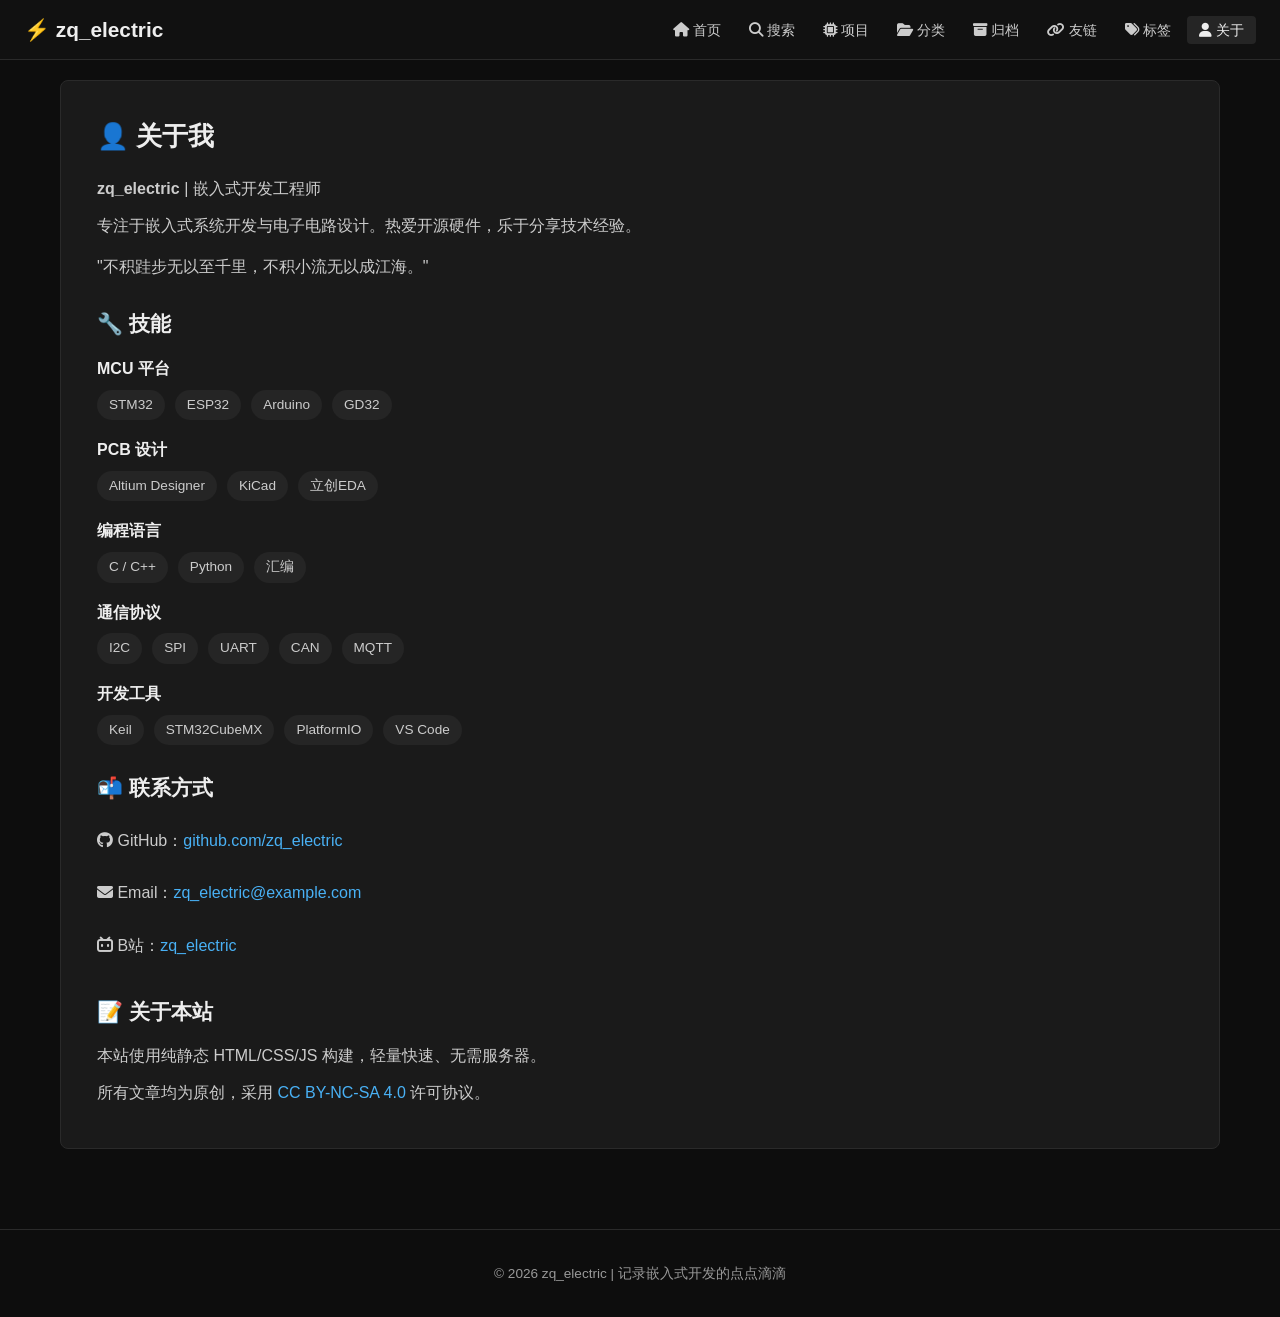
==== about.html @ 46255d23 "🚀 初始化 zq_electric 博客 - 深色主题卡片式布局 - 8个导航菜单（首页/搜索/项目/分类/归档/友链/标签/关于） - 侧边栏（头像/个人信息/社交链接/公告/统计） - 文章页左侧" ====
<!DOCTYPE html>
<html lang="zh-CN">
<head>
  <meta charset="UTF-8"><meta name="viewport" content="width=device-width, initial-scale=1.0">
  <title>关于 | zq_electric</title>
  <link rel="stylesheet" href="css/style.css">
  <link rel="stylesheet" href="https://cdnjs.cloudflare.com/ajax/libs/font-awesome/6.5.1/css/all.min.css">
</head>
<body>
<header class="header">
  <a href="index.html" class="logo">⚡ zq_electric</a>
  <button class="nav-toggle" aria-label="菜单">☰</button>
  <ul class="nav-links">
    <li><a href="index.html"><i class="fas fa-home"></i> 首页</a></li>
    <li><a href="search.html"><i class="fas fa-search"></i> 搜索</a></li>
    <li><a href="projects.html"><i class="fas fa-microchip"></i> 项目</a></li>
    <li><a href="categories.html"><i class="fas fa-folder-open"></i> 分类</a></li>
    <li><a href="archives.html"><i class="fas fa-archive"></i> 归档</a></li>
    <li><a href="friends.html"><i class="fas fa-link"></i> 友链</a></li>
    <li><a href="tags.html"><i class="fas fa-tags"></i> 标签</a></li>
    <li><a href="about.html" class="active"><i class="fas fa-user"></i> 关于</a></li>
  </ul>
</header>

<div class="page-wrapper">
  <main class="main">
    <div class="page-card">
      <h1>👤 关于我</h1>
      <p><strong>zq_electric</strong> | 嵌入式开发工程师</p>
      <p>专注于嵌入式系统开发与电子电路设计。热爱开源硬件，乐于分享技术经验。</p>
      <p style="margin-top:12px;">"不积跬步无以至千里，不积小流无以成江海。"</p>

      <h2>🔧 技能</h2>
      <div id="skills-list"></div>

      <h2>📬 联系方式</h2>
      <div style="display:flex;flex-direction:column;gap:8px;margin-top:8px;">
        <p><i class="fab fa-github"></i> GitHub：<a href="https://github.com/zq_electric" target="_blank">github.com/zq_electric</a></p>
        <p><i class="fas fa-envelope"></i> Email：<a href="mailto:zq_electric@example.com">zq_electric@example.com</a></p>
        <p><i class="fab fa-bilibili"></i> B站：<a href="https://space.bilibili.com/XXXXXX" target="_blank">zq_electric</a></p>
      </div>

      <h2>📝 关于本站</h2>
      <p>本站使用纯静态 HTML/CSS/JS 构建，轻量快速、无需服务器。</p>
      <p>所有文章均为原创，采用 <a href="https://creativecommons.org/licenses/by-nc-sa/4.0/">CC BY-NC-SA 4.0</a> 许可协议。</p>
    </div>
  </main>
</div>

<footer class="footer"><p>&copy; 2026 zq_electric | 记录嵌入式开发的点点滴滴</p></footer>
<script src="js/config.js"></script><script src="js/main.js"></script>
<script>renderSkills();</script>
</body>
</html>
---- css/style.css ----
/* ============================================================
   zq_electric Blog — Dark Theme Styles (仿 Butterfly 主题)
   ============================================================ */

/* ----- CSS Variables ----- */
:root {
  --bg: #0d0d0d;
  --card-bg: #1a1a1a;
  --card-hover: #222;
  --nav-bg: rgba(18, 18, 18, 0.9);
  --sidebar-bg: #141414;
  --text: #cccccc;
  --text-light: #999;
  --text-bright: #eee;
  --accent: #49b1f5;
  --accent-hover: #6bc0ff;
  --border: #2a2a2a;
  --tag-bg: #252525;
  --tag-text: #999;
  --code-bg: #1e1e1e;
  --toc-bg: #141414;
  --shadow: 0 2px 8px rgba(0,0,0,0.3);
  --radius: 8px;
  --max-width: 1200px;
  --sidebar-width: 280px;
  --header-height: 60px;
}

/* ----- Reset & Base ----- */
*, *::before, *::after { box-sizing: border-box; margin: 0; padding: 0; }
html { scroll-behavior: smooth; }
body {
  font-family: -apple-system, BlinkMacSystemFont, 'Segoe UI', 'PingFang SC', 'Hiragino Sans GB',
               'Microsoft YaHei', 'Helvetica Neue', Helvetica, Arial, sans-serif;
  background: var(--bg);
  color: var(--text);
  line-height: 1.7;
  min-height: 100vh;
}
a { color: var(--accent); text-decoration: none; transition: color 0.2s; }
a:hover { color: var(--accent-hover); }
img { max-width: 100%; height: auto; }
ul, ol { padding-left: 1.5em; }

/* ----- Header / Navigation ----- */
.header {
  position: fixed; top: 0; left: 0; right: 0;
  height: var(--header-height);
  background: var(--nav-bg);
  backdrop-filter: blur(10px);
  border-bottom: 1px solid var(--border);
  z-index: 1000;
  display: flex; align-items: center; justify-content: space-between;
  padding: 0 24px;
}
.header .logo { font-size: 1.3rem; font-weight: 700; color: var(--text-bright); white-space: nowrap; }
.header .logo:hover { color: var(--accent); }
.nav-links { display: flex; gap: 4px; list-style: none; padding: 0; flex-wrap: wrap; justify-content: flex-end; }
.nav-links a {
  color: var(--text); padding: 6px 12px; border-radius: 4px;
  font-size: 0.9rem; transition: all 0.2s; white-space: nowrap;
}
.nav-links a:hover, .nav-links a.active { color: var(--text-bright); background: var(--tag-bg); }
.nav-toggle { display: none; background: none; border: none; color: var(--text); font-size: 1.5rem; cursor: pointer; }

/* ----- Layout ----- */
.container { max-width: var(--max-width); margin: 0 auto; padding: 0 20px; }
.page-wrapper {
  display: flex; gap: 24px;
  margin-top: calc(var(--header-height) + 20px);
  padding: 0 20px 40px;
  max-width: var(--max-width);
  margin-left: auto; margin-right: auto;
}
.sidebar { width: var(--sidebar-width); flex-shrink: 0; }
.main { flex: 1; min-width: 0; }

/* ----- Sidebar ----- */
.sidebar-inner { position: sticky; top: calc(var(--header-height) + 20px); }
.sidebar-card {
  background: var(--sidebar-bg);
  border-radius: var(--radius);
  padding: 24px 20px;
  margin-bottom: 16px;
  border: 1px solid var(--border);
}
.sidebar-card.author-card { text-align: center; }
.avatar {
  width: 100px; height: 100px; border-radius: 50%;
  object-fit: cover; margin: 0 auto 12px;
  display: block; border: 3px solid var(--accent);
  transition: transform 0.3s;
}
.avatar:hover { transform: rotate(360deg); }
.author-name { font-size: 1.2rem; font-weight: 700; color: var(--text-bright); margin-bottom: 4px; }
.author-bio { font-size: 0.85rem; color: var(--text-light); margin-bottom: 12px; line-height: 1.5; }
.social-links { display: flex; justify-content: center; gap: 12px; flex-wrap: wrap; }
.social-btn {
  display: inline-flex; align-items: center; gap: 4px;
  padding: 5px 12px; border-radius: 20px;
  background: var(--tag-bg); color: var(--text);
  font-size: 0.8rem; transition: all 0.2s;
}
.social-btn:hover { background: var(--accent); color: #fff; }
.sidebar-title { font-size: 0.9rem; font-weight: 600; color: var(--text-bright); margin-bottom: 12px; padding-bottom: 8px; border-bottom: 1px solid var(--border); }
.sidebar-card ul { list-style: none; padding: 0; }
.sidebar-card li { padding: 6px 0; border-bottom: 1px solid rgba(255,255,255,0.03); }
.sidebar-card li a { font-size: 0.85rem; color: var(--text); display: block; overflow: hidden; text-overflow: ellipsis; white-space: nowrap; }
.sidebar-card li a:hover { color: var(--accent); }
.stat-item { display: flex; justify-content: space-between; font-size: 0.85rem; padding: 4px 0; color: var(--text-light); }
.stat-item span:last-child { color: var(--accent); font-weight: 600; }

/* ----- Post Cards (首页卡片布局) ----- */
.card-grid { display: grid; grid-template-columns: repeat(2, 1fr); gap: 20px; }
.post-card {
  background: var(--card-bg);
  border-radius: var(--radius);
  overflow: hidden;
  border: 1px solid var(--border);
  transition: transform 0.2s, box-shadow 0.2s;
  display: flex; flex-direction: column;
}
.post-card:hover { transform: translateY(-4px); box-shadow: var(--shadow); background: var(--card-hover); }
.post-card .card-cover { width: 100%; height: 180px; object-fit: cover; display: block; border-bottom: 1px solid var(--border); }
.post-card .card-cover-placeholder {
  width: 100%; height: 180px;
  background: linear-gradient(135deg, #1a3a4a, #1a2a1a);
  display: flex; align-items: center; justify-content: center;
  font-size: 2.5rem; color: var(--accent);
}
.post-card .card-body { padding: 16px 20px 20px; flex: 1; display: flex; flex-direction: column; }
.post-card .card-date {
  font-size: 0.8rem; color: var(--text-light);
  margin-bottom: 6px;
}
.post-card .card-title {
  font-size: 1.1rem; font-weight: 600; color: var(--text-bright);
  margin-bottom: 8px; line-height: 1.4;
  display: -webkit-box; -webkit-line-clamp: 2; -webkit-box-orient: vertical;
  overflow: hidden;
}
.post-card .card-title a { color: inherit; }
.post-card .card-title a:hover { color: var(--accent); }
.post-card .card-desc {
  font-size: 0.85rem; color: var(--text-light);
  line-height: 1.5; flex: 1;
  display: -webkit-box; -webkit-line-clamp: 3; -webkit-box-orient: vertical;
  overflow: hidden;
}
.post-card .card-meta {
  display: flex; gap: 8px; flex-wrap: wrap; margin-top: 12px;
}
.post-card .card-tag {
  display: inline-block; padding: 2px 10px; border-radius: 20px;
  background: var(--tag-bg); color: var(--tag-text);
  font-size: 0.75rem;
}
.post-card .card-tag:hover { background: var(--accent); color: #fff; }
.card-category {
  font-size: 0.8rem; color: var(--accent); margin-bottom: 4px;
}

/* ----- Pagination ----- */
.pagination { display: flex; justify-content: center; gap: 8px; margin-top: 32px; }
.pagination a, .pagination span {
  padding: 8px 14px; border-radius: 4px;
  background: var(--card-bg); color: var(--text);
  font-size: 0.9rem; border: 1px solid var(--border);
  transition: all 0.2s;
}
.pagination a:hover, .pagination span.current { background: var(--accent); color: #fff; border-color: var(--accent); }

/* ----- Article Page ----- */
.article-wrapper { display: flex; gap: 24px; }
.article-content { flex: 1; min-width: 0; max-width: 780px; }
.article-toc {
  width: 220px; flex-shrink: 0; position: sticky;
  top: calc(var(--header-height) + 20px); align-self: flex-start;
}
.article-card {
  background: var(--card-bg);
  border-radius: var(--radius);
  padding: 32px 36px;
  border: 1px solid var(--border);
  line-height: 1.8;
}
.article-card h1 { font-size: 1.8rem; color: var(--text-bright); margin-bottom: 8px; }
.article-card h2 { font-size: 1.4rem; color: var(--text-bright); margin: 28px 0 12px; padding-bottom: 8px; border-bottom: 1px solid var(--border); }
.article-card h3 { font-size: 1.15rem; color: var(--text-bright); margin: 20px 0 8px; }
.article-card h4 { font-size: 1rem; color: var(--text-bright); margin: 16px 0 6px; }
.article-card p { margin: 10px 0; }
.article-card blockquote {
  border-left: 3px solid var(--accent); padding: 8px 16px;
  margin: 16px 0; background: rgba(73,177,245,0.05);
  color: var(--text-light);
}
.article-card pre {
  background: var(--code-bg); padding: 16px 20px; border-radius: var(--radius);
  overflow-x: auto; margin: 12px 0; line-height: 1.5;
  border: 1px solid var(--border);
}
.article-card code { font-family: 'Fira Code', 'Consolas', 'Monaco', monospace; font-size: 0.9em; }
.article-card :not(pre) > code { background: var(--code-bg); padding: 2px 6px; border-radius: 4px; color: #e6a878; }
.article-card img { border-radius: var(--radius); margin: 16px 0; }
.article-card table { width: 100%; border-collapse: collapse; margin: 16px 0; }
.article-card th, .article-card td { border: 1px solid var(--border); padding: 10px 14px; text-align: left; }
.article-card th { background: var(--tag-bg); font-weight: 600; }
.article-card hr { border: none; border-top: 1px solid var(--border); margin: 28px 0; }
.article-meta { font-size: 0.85rem; color: var(--text-light); margin-bottom: 20px; display: flex; gap: 16px; flex-wrap: wrap; align-items: center; }
.article-meta .meta-item { display: flex; align-items: center; gap: 4px; }

/* TOC */
.toc-card {
  background: var(--toc-bg); border-radius: var(--radius);
  padding: 20px; border: 1px solid var(--border);
}
.toc-card .toc-title { font-size: 0.9rem; font-weight: 600; color: var(--text-bright); margin-bottom: 12px; padding-bottom: 8px; border-bottom: 1px solid var(--border); }
.toc-card ul { list-style: none; padding: 0; }
.toc-card li { margin: 4px 0; }
.toc-card li a { font-size: 0.8rem; color: var(--text-light); display: block; padding: 3px 8px; border-left: 2px solid transparent; transition: all 0.2s; }
.toc-card li a:hover, .toc-card li a.active { color: var(--accent); border-left-color: var(--accent); }
.toc-card .toc-h2 { font-weight: 500; }
.toc-card .toc-h3 { padding-left: 20px; font-size: 0.78rem; }

/* ----- Sub Pages (关于/友链/项目) ----- */
.page-card {
  background: var(--card-bg);
  border-radius: var(--radius);
  padding: 32px 36px;
  border: 1px solid var(--border);
  line-height: 1.8;
}
.page-card h1 { font-size: 1.6rem; color: var(--text-bright); margin-bottom: 16px; }
.page-card h2 { font-size: 1.3rem; color: var(--text-bright); margin: 24px 0 12px; }
.page-card h3 { font-size: 1.1rem; color: var(--text-bright); margin: 20px 0 8px; }
.page-card p { margin: 8px 0; color: var(--text); }

/* Friend Link Cards */
.flink-grid { display: grid; grid-template-columns: repeat(2, 1fr); gap: 16px; margin-top: 16px; }
.flink-card {
  display: flex; align-items: center; gap: 14px;
  background: var(--card-bg); border: 1px solid var(--border);
  border-radius: var(--radius); padding: 16px;
  transition: all 0.2s;
}
.flink-card:hover { background: var(--card-hover); border-color: var(--accent); }
.flink-card img { width: 50px; height: 50px; border-radius: 50%; }
.flink-card .flink-info h3 { font-size: 0.95rem; color: var(--text-bright); margin: 0 0 4px; }
.flink-card .flink-info p { font-size: 0.8rem; color: var(--text-light); margin: 0; }

/* Project / Gallery Cards */
.project-grid { display: grid; grid-template-columns: repeat(2, 1fr); gap: 20px; margin-top: 16px; }
.project-card {
  background: var(--card-bg); border-radius: var(--radius);
  overflow: hidden; border: 1px solid var(--border);
  transition: transform 0.2s;
}
.project-card:hover { transform: translateY(-3px); }
.project-card img { width: 100%; height: 160px; object-fit: cover; display: block; }
.project-card .project-info { padding: 16px; }
.project-card .project-info h3 { font-size: 1rem; color: var(--text-bright); margin: 0 0 6px; }
.project-card .project-info p { font-size: 0.85rem; color: var(--text-light); margin: 0; }
.project-cover-placeholder {
  width: 100%; height: 160px;
  background: linear-gradient(135deg, #2a1a3a, #1a3a2a);
  display: flex; align-items: center; justify-content: center;
  font-size: 3rem;
}

/* ----- Search ----- */
.search-box {
  margin-bottom: 24px;
}
.search-input {
  width: 100%; padding: 12px 16px; border-radius: var(--radius);
  background: var(--card-bg); border: 1px solid var(--border);
  color: var(--text-bright); font-size: 1rem; outline: none;
  transition: border-color 0.2s;
}
.search-input:focus { border-color: var(--accent); }
.search-results { margin-top: 12px; }
.search-result-item {
  padding: 14px 0; border-bottom: 1px solid var(--border);
}
.search-result-item h3 { font-size: 1rem; margin-bottom: 4px; }
.search-result-item h3 a { color: var(--text-bright); }
.search-result-item h3 a:hover { color: var(--accent); }
.search-result-item p { font-size: 0.85rem; color: var(--text-light); margin: 0; }

/* ----- Category / Tag Pages ----- */
.tag-cloud { display: flex; flex-wrap: wrap; gap: 10px; margin-top: 16px; }
.tag-cloud a {
  padding: 6px 16px; border-radius: 20px;
  background: var(--tag-bg); color: var(--text);
  font-size: 0.9rem; transition: all 0.2s;
}
.tag-cloud a:hover { background: var(--accent); color: #fff; }
.tag-cloud .tag-size-1 { font-size: 0.8rem; }
.tag-cloud .tag-size-2 { font-size: 0.9rem; }
.tag-cloud .tag-size-3 { font-size: 1rem; }
.tag-cloud .tag-size-4 { font-size: 1.1rem; padding: 8px 18px; }
.tag-cloud .tag-size-5 { font-size: 1.2rem; padding: 10px 20px; }

.category-list { list-style: none; padding: 0; margin-top: 16px; }
.category-list li { padding: 10px 0; border-bottom: 1px solid var(--border); }
.category-list li a { color: var(--text-bright); font-size: 1rem; display: flex; justify-content: space-between; }
.category-list li a span { color: var(--text-light); font-size: 0.85rem; }

/* Archives */
.archive-list { list-style: none; padding: 0; margin-top: 16px; }
.archive-year { font-size: 1.2rem; font-weight: 700; color: var(--text-bright); margin: 20px 0 8px; }
.archive-item { padding: 8px 0; border-bottom: 1px solid var(--border); display: flex; gap: 16px; }
.archive-item .archive-date { font-size: 0.85rem; color: var(--text-light); white-space: nowrap; min-width: 100px; }
.archive-item .archive-title { font-size: 0.95rem; color: var(--text); }
.archive-item .archive-title:hover { color: var(--accent); }

/* ----- Footer ----- */
.footer {
  text-align: center; padding: 32px 20px;
  color: var(--text-light); font-size: 0.85rem;
  border-top: 1px solid var(--border); margin-top: 40px;
}
.footer a { color: var(--accent); }

/* ----- Common Utilities ----- */
.empty-state { text-align: center; padding: 60px 20px; color: var(--text-light); }
.empty-state .icon { font-size: 3rem; display: block; margin-bottom: 16px; }
.btn {
  display: inline-block; padding: 8px 20px; border-radius: 20px;
  background: var(--accent); color: #fff; font-size: 0.9rem;
  border: none; cursor: pointer; transition: background 0.2s;
}
.btn:hover { background: var(--accent-hover); color: #fff; }

/* ----- Post copyright / license ----- */
.post-copyright {
  background: var(--code-bg); padding: 16px 20px; border-radius: var(--radius);
  margin-top: 28px; font-size: 0.85rem; color: var(--text-light);
  border: 1px solid var(--border);
}
.post-copyright strong { color: var(--text-bright); }

/* ----- Responsive ----- */
@media (max-width: 900px) {
  .page-wrapper { flex-direction: column; }
  .sidebar { width: 100%; }
  .sidebar-inner { position: static; }
  .card-grid { grid-template-columns: 1fr; }
  .article-wrapper { flex-direction: column; }
  .article-toc { width: 100%; position: static; }
  .article-card { padding: 20px 16px; }
  .flink-grid { grid-template-columns: 1fr; }
  .project-grid { grid-template-columns: 1fr; }
  .nav-links { display: none; position: absolute; top: var(--header-height); left: 0; right: 0; background: var(--nav-bg); flex-direction: column; padding: 8px; border-bottom: 1px solid var(--border); }
  .nav-links.open { display: flex; }
  .nav-toggle { display: block; }
}
@media (max-width: 640px) {
  .header { padding: 0 12px; }
  .page-wrapper { padding: 0 12px 20px; }
  .post-card .card-cover, .post-card .card-cover-placeholder { height: 140px; }
}
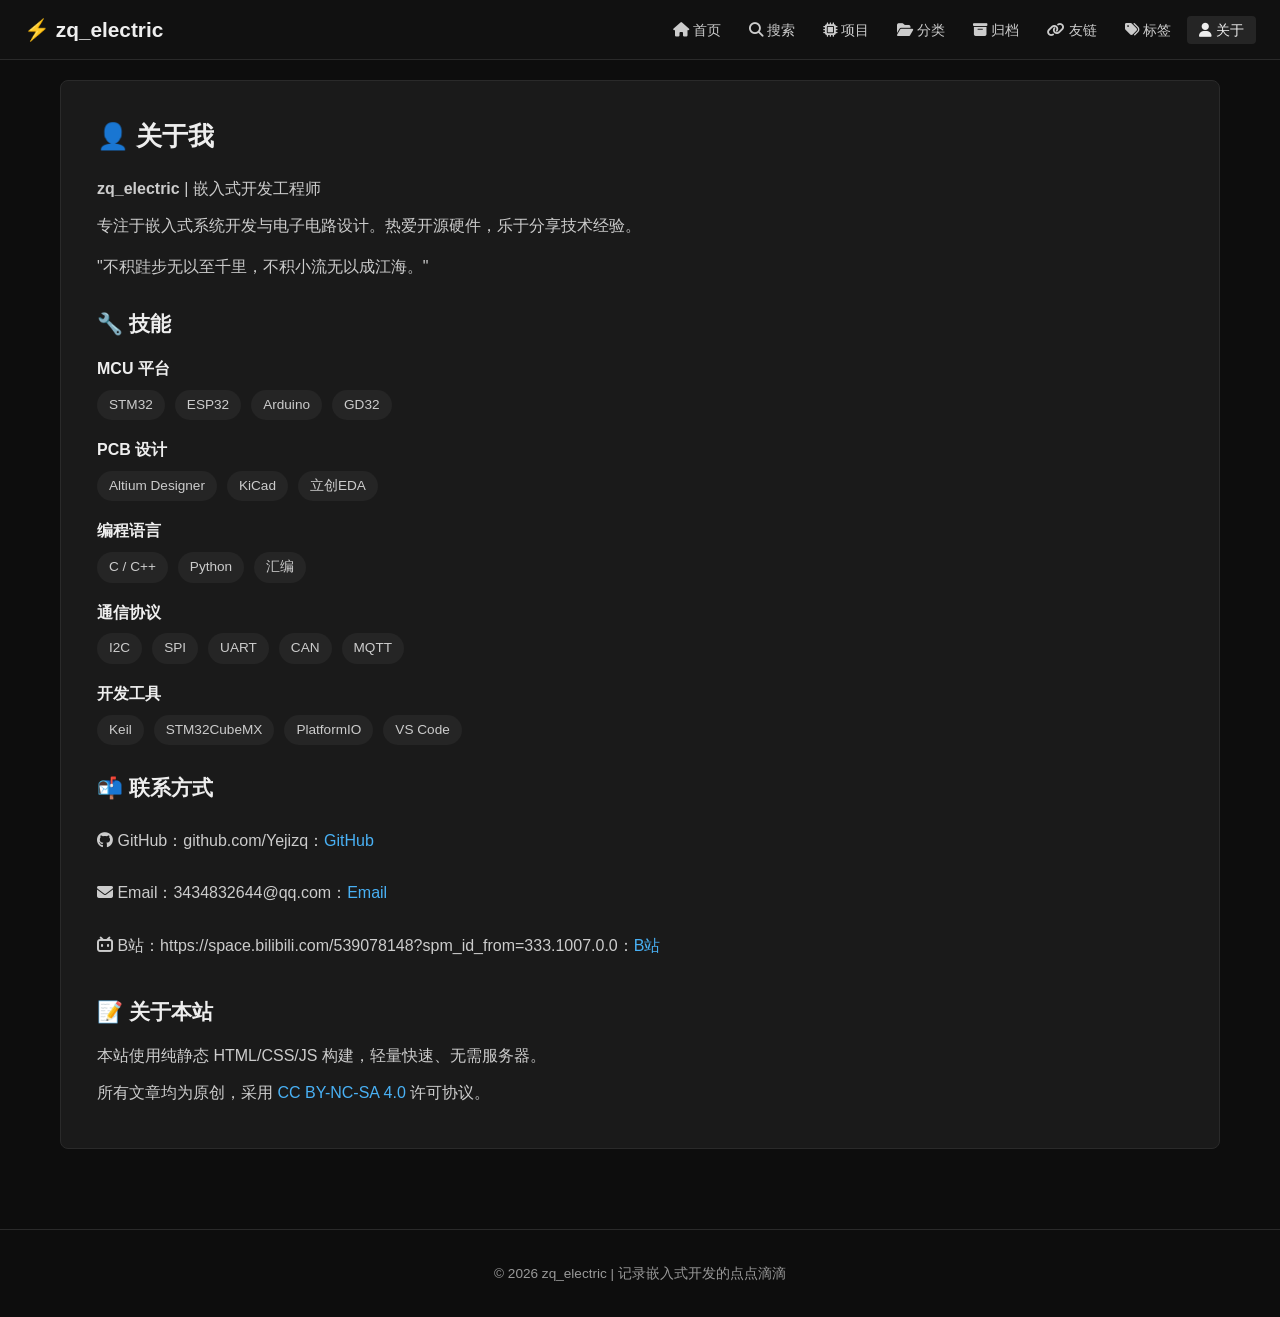
==== commit aa261a19: "修复：侧边栏和关于页从 config.js 动态读取个人信息 - index.html 侧边栏头像/名字/社交链接改为动态填充 - about.html 联系方式改为动态填充 - config.js " ====
--- a/about.html
+++ b/about.html
@@ -34,11 +34,7 @@
       <div id="skills-list"></div>
 
       <h2>📬 联系方式</h2>
-      <div style="display:flex;flex-direction:column;gap:8px;margin-top:8px;">
-        <p><i class="fab fa-github"></i> GitHub：<a href="https://github.com/zq_electric" target="_blank">github.com/zq_electric</a></p>
-        <p><i class="fas fa-envelope"></i> Email：<a href="mailto:zq_electric@example.com">zq_electric@example.com</a></p>
-        <p><i class="fab fa-bilibili"></i> B站：<a href="https://space.bilibili.com/XXXXXX" target="_blank">zq_electric</a></p>
-      </div>
+<div id="about-social" style="display:flex;flex-direction:column;gap:8px;margin-top:8px;"></div>
 
       <h2>📝 关于本站</h2>
       <p>本站使用纯静态 HTML/CSS/JS 构建，轻量快速、无需服务器。</p>
